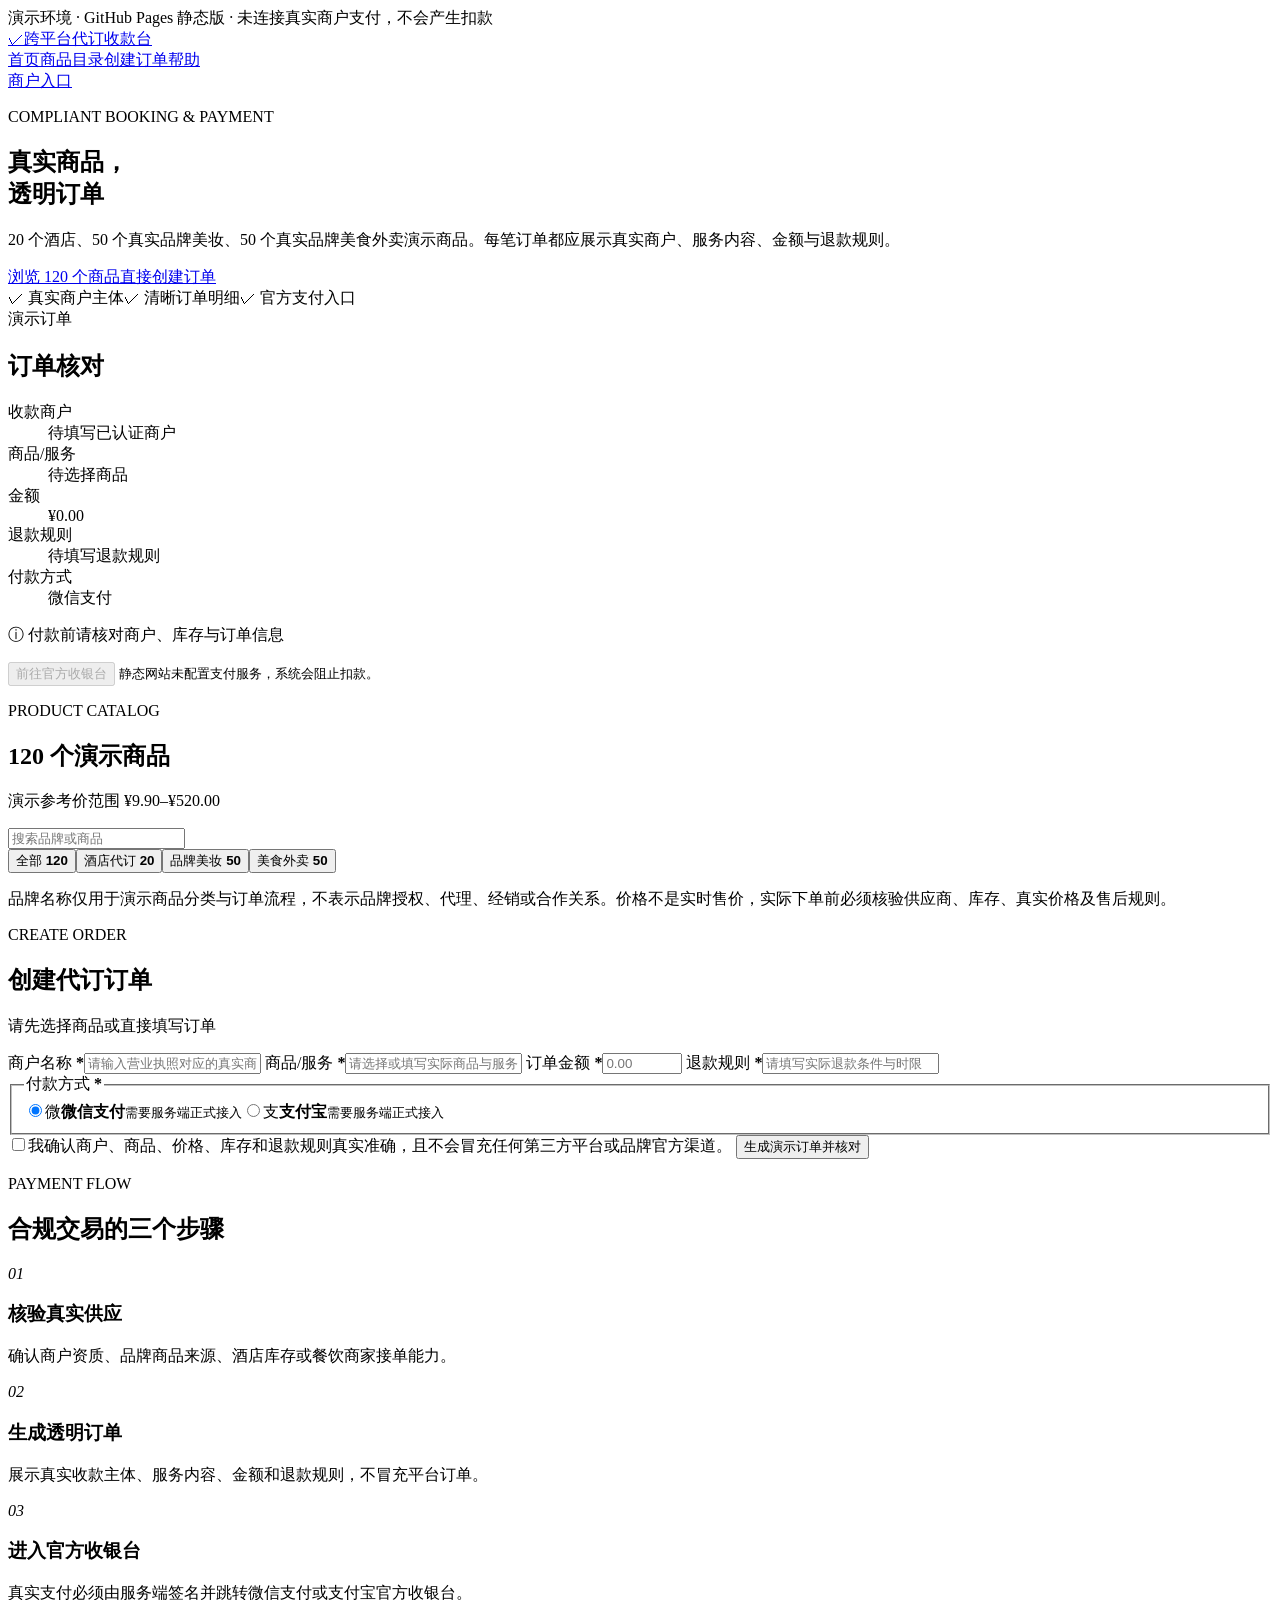
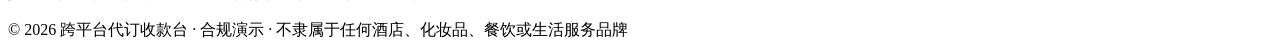
==== docs/official-order-pay/index.html @ 621bea6e "Publish order pay catalog index.html" ====
<!doctype html>
<html lang="zh-CN">
<head>
  <meta charset="utf-8">
  <meta name="viewport" content="width=device-width,initial-scale=1">
  <meta name="description" content="合规代订演示商品目录与订单创建页面">
  <title>跨平台代订收款台｜120个演示商品</title>
  <link rel="stylesheet" href="./styles.css">
</head>
<body>
  <div class="env">演示环境 · GitHub Pages 静态版 · 未连接真实商户支付，不会产生扣款</div>
  <header>
    <a class="brand" href="#top"><span>✓</span>跨平台代订收款台</a>
    <nav><a href="#top">首页</a><a href="#catalog">商品目录</a><a href="#order">创建订单</a><a href="#help">帮助</a></nav>
    <a class="outline" href="#order">商户入口</a>
  </header>
  <main id="top">
    <section class="hero">
      <div class="hero-copy">
        <p class="kicker">COMPLIANT BOOKING & PAYMENT</p>
        <h1>真实商品，<br>透明订单</h1>
        <p class="lead">20 个酒店、50 个真实品牌美妆、50 个真实品牌美食外卖演示商品。每笔订单都应展示真实商户、服务内容、金额与退款规则。</p>
        <div class="actions"><a class="primary" href="#catalog">浏览 120 个商品</a><a class="secondary" href="#order">直接创建订单</a></div>
        <div class="trust"><span>✓ 真实商户主体</span><span>✓ 清晰订单明细</span><span>✓ 官方支付入口</span></div>
      </div>
      <aside class="summary">
        <div class="badge" id="order-state">演示订单</div>
        <h2>订单核对</h2>
        <dl>
          <div><dt>收款商户</dt><dd id="s-merchant">待填写已认证商户</dd></div>
          <div><dt>商品/服务</dt><dd id="s-service">待选择商品</dd></div>
          <div><dt>金额</dt><dd class="amount" id="s-amount">¥0.00</dd></div>
          <div><dt>退款规则</dt><dd id="s-refund">待填写退款规则</dd></div>
          <div><dt>付款方式</dt><dd id="s-method">微信支付</dd></div>
        </dl>
        <p class="tip">ⓘ 付款前请核对商户、库存与订单信息</p>
        <button id="cashier" disabled>前往官方收银台</button>
        <small>静态网站未配置支付服务，系统会阻止扣款。</small>
      </aside>
    </section>

    <section class="catalog shell" id="catalog">
      <div class="section-head"><div><p class="kicker">PRODUCT CATALOG</p><h2>120 个演示商品</h2><p>演示参考价范围 ¥9.90–¥520.00</p></div><input id="search" type="search" placeholder="搜索品牌或商品" aria-label="搜索品牌或商品"></div>
      <div class="tabs" role="group" aria-label="商品分类"><button class="active" data-category="all">全部 <b>120</b></button><button data-category="hotel">酒店代订 <b>20</b></button><button data-category="beauty">品牌美妆 <b>50</b></button><button data-category="food">美食外卖 <b>50</b></button></div>
      <p class="legal">品牌名称仅用于演示商品分类与订单流程，不表示品牌授权、代理、经销或合作关系。价格不是实时售价，实际下单前必须核验供应商、库存、真实价格及售后规则。</p>
      <div class="grid" id="product-grid"></div>
      <p class="empty" id="empty" hidden>没有找到匹配商品，请更换关键词。</p>
    </section>

    <section class="order shell" id="order">
      <div class="section-head"><div><p class="kicker">CREATE ORDER</p><h2>创建代订订单</h2></div><p id="selected-label">请先选择商品或直接填写订单</p></div>
      <form id="order-form" novalidate>
        <label>商户名称 <b>*</b><input id="merchant" required placeholder="请输入营业执照对应的真实商户名称"></label>
        <label>商品/服务 <b>*</b><input id="service" required placeholder="请选择或填写实际商品与服务"></label>
        <label>订单金额 <b>*</b><input id="amount" type="number" min="0.01" max="520" step="0.01" required placeholder="0.00"></label>
        <label>退款规则 <b>*</b><input id="refund" required placeholder="请填写实际退款条件与时限"></label>
        <fieldset><legend>付款方式 <b>*</b></legend><label class="pay"><input type="radio" name="method" value="微信支付" checked><span class="paymark wx">微</span><span><strong>微信支付</strong><small>需要服务端正式接入</small></span></label><label class="pay"><input type="radio" name="method" value="支付宝"><span class="paymark ali">支</span><span><strong>支付宝</strong><small>需要服务端正式接入</small></span></label></fieldset>
        <label class="confirm"><input id="confirm" type="checkbox"><span>我确认商户、商品、价格、库存和退款规则真实准确，且不会冒充任何第三方平台或品牌官方渠道。</span></label>
        <p id="notice" class="notice" role="status" hidden></p>
        <button class="submit" type="submit">生成演示订单并核对</button>
      </form>
    </section>

    <section class="steps" id="help"><p class="kicker">PAYMENT FLOW</p><h2>合规交易的三个步骤</h2><div><article><i>01</i><h3>核验真实供应</h3><p>确认商户资质、品牌商品来源、酒店库存或餐饮商家接单能力。</p></article><article><i>02</i><h3>生成透明订单</h3><p>展示真实收款主体、服务内容、金额和退款规则，不冒充平台订单。</p></article><article><i>03</i><h3>进入官方收银台</h3><p>真实支付必须由服务端签名并跳转微信支付或支付宝官方收银台。</p></article></div></section>
  </main>
  <footer>© 2026 跨平台代订收款台 · 合规演示 · 不隶属于任何酒店、化妆品、餐饮或生活服务品牌</footer>
  <script src="./app.js"></script>
</body>
</html>
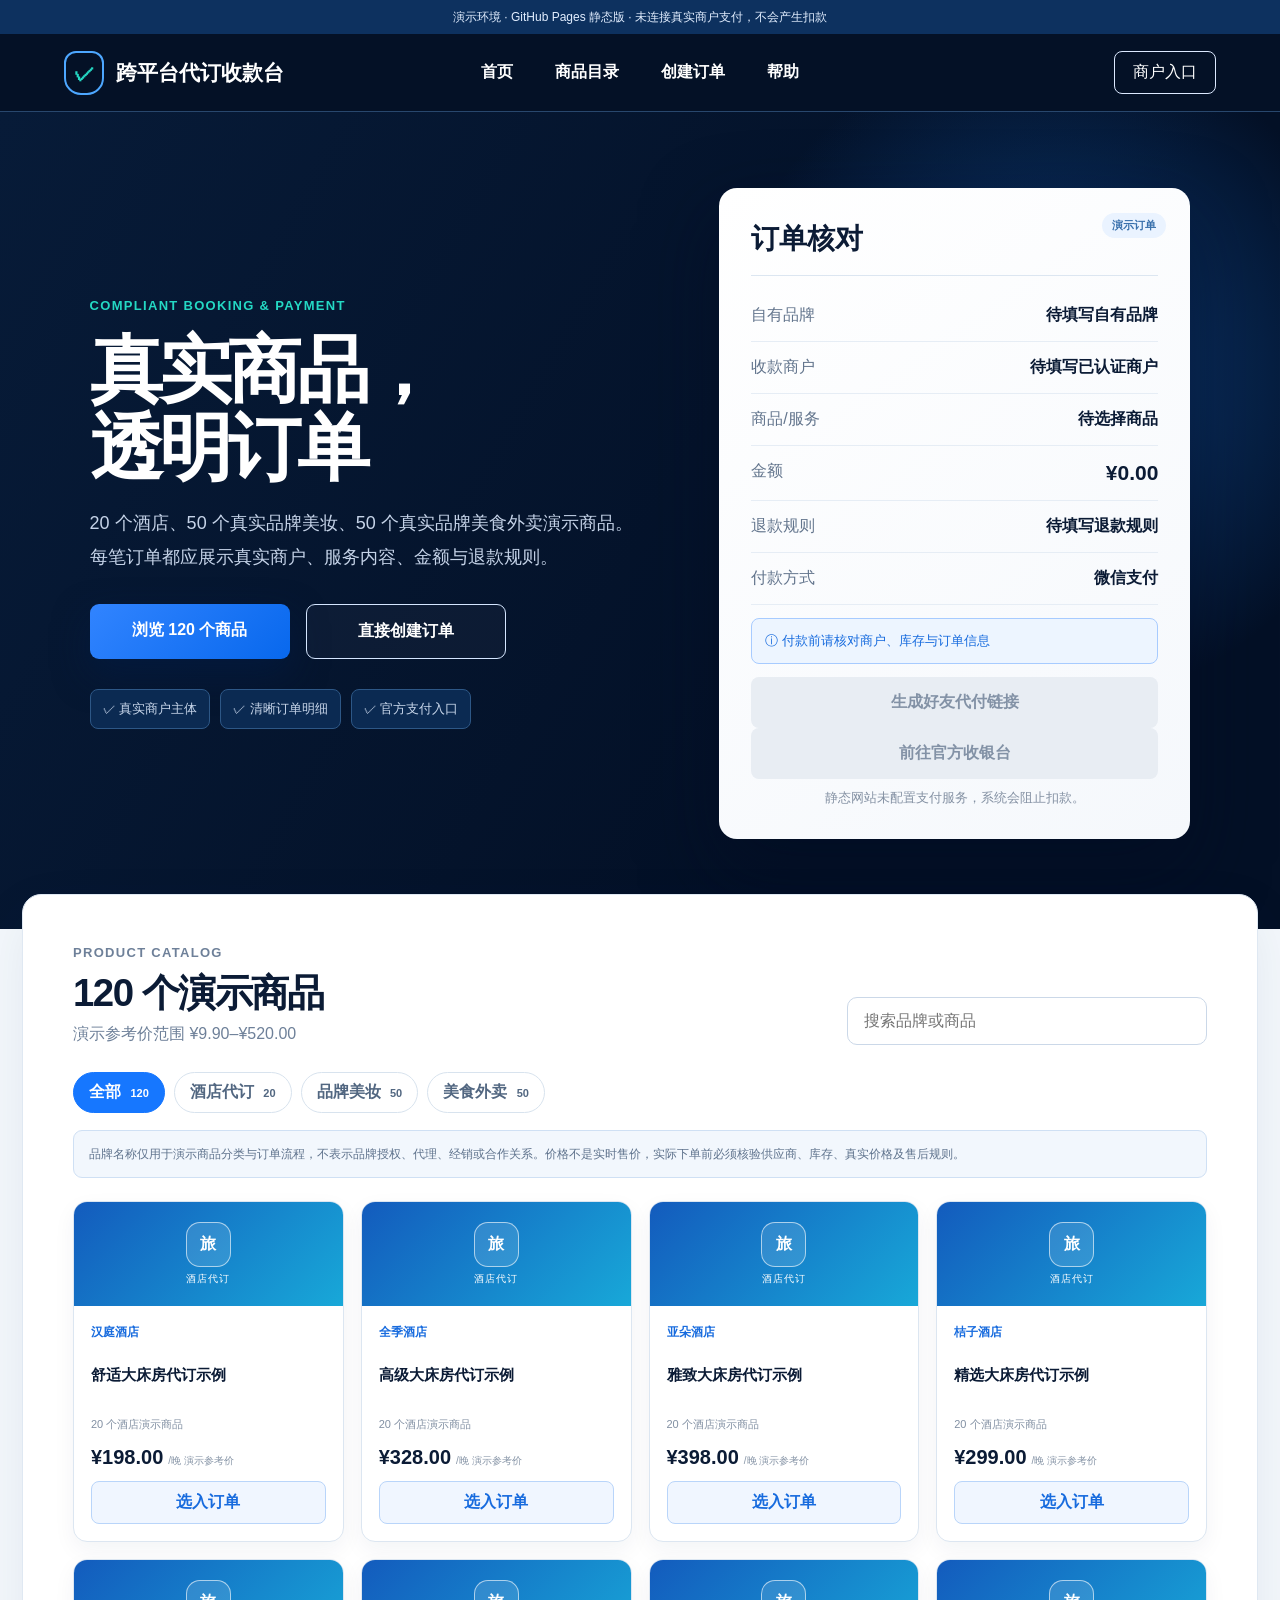
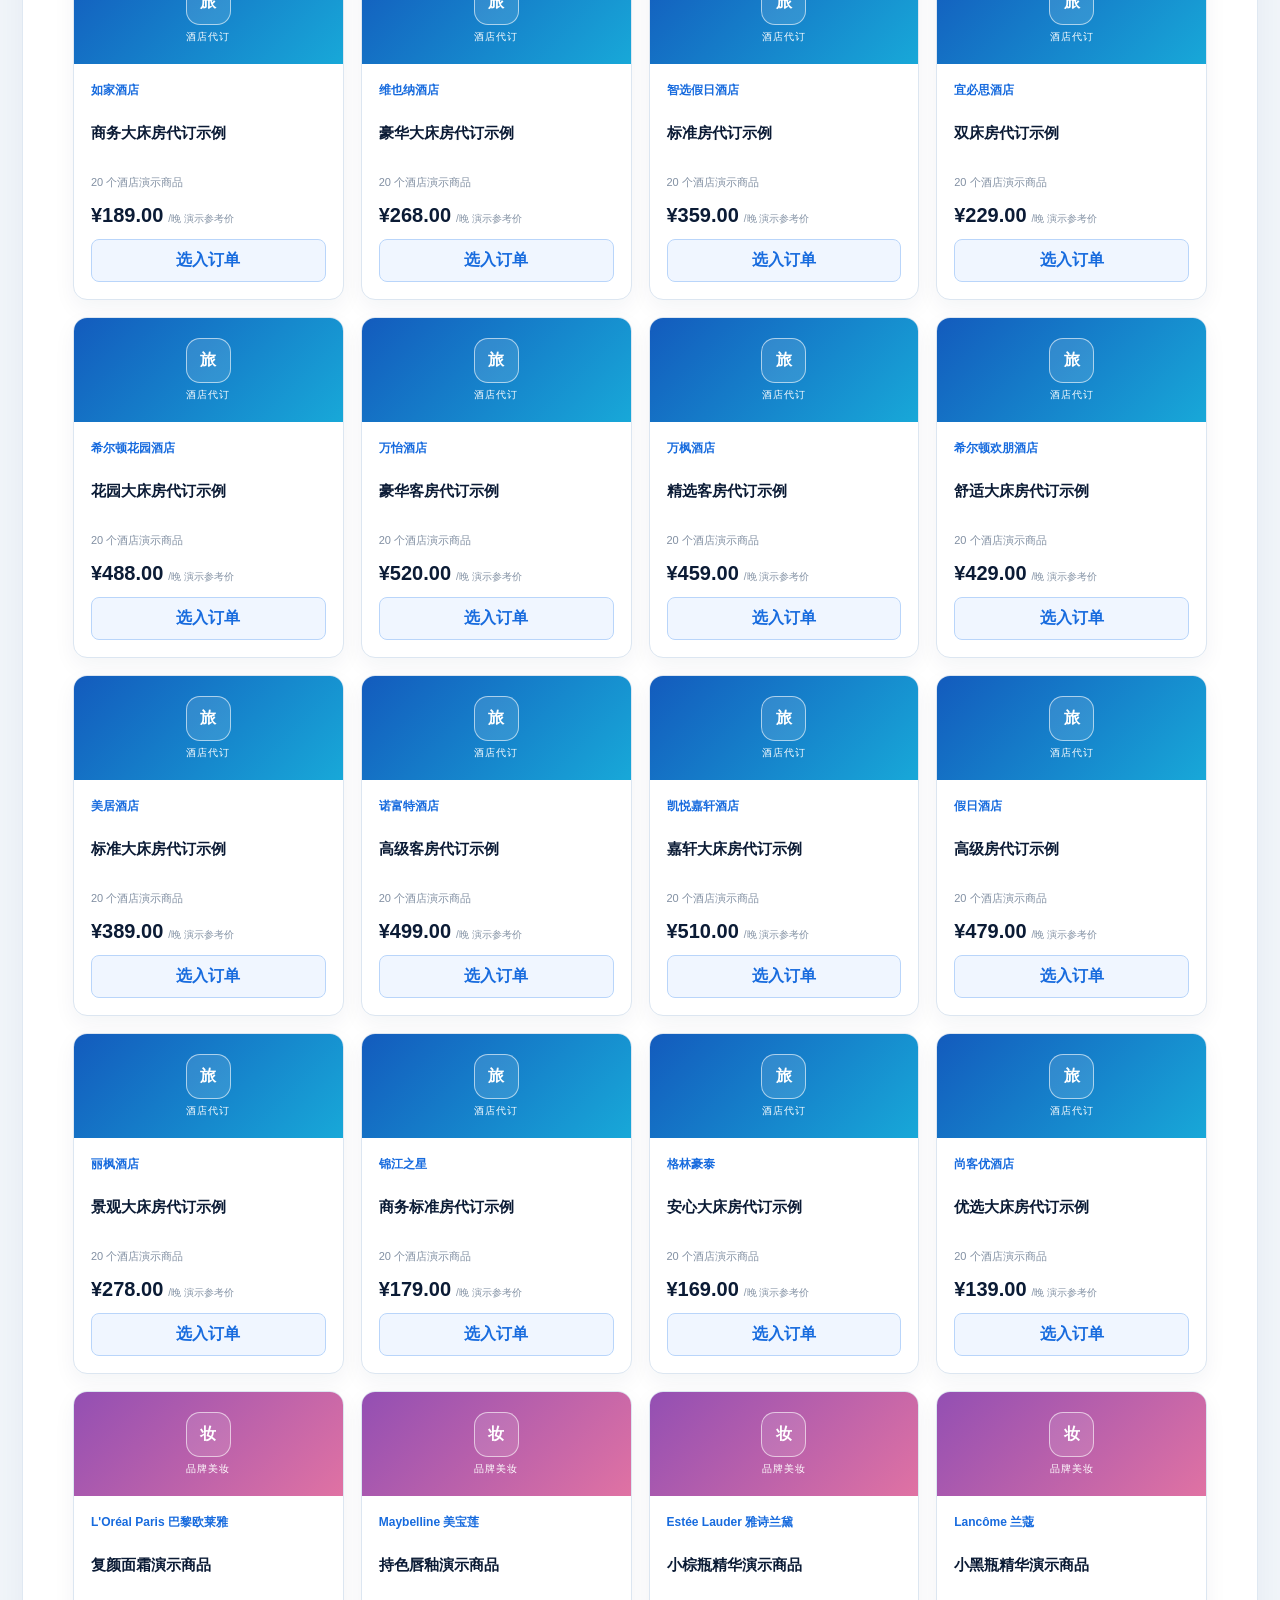
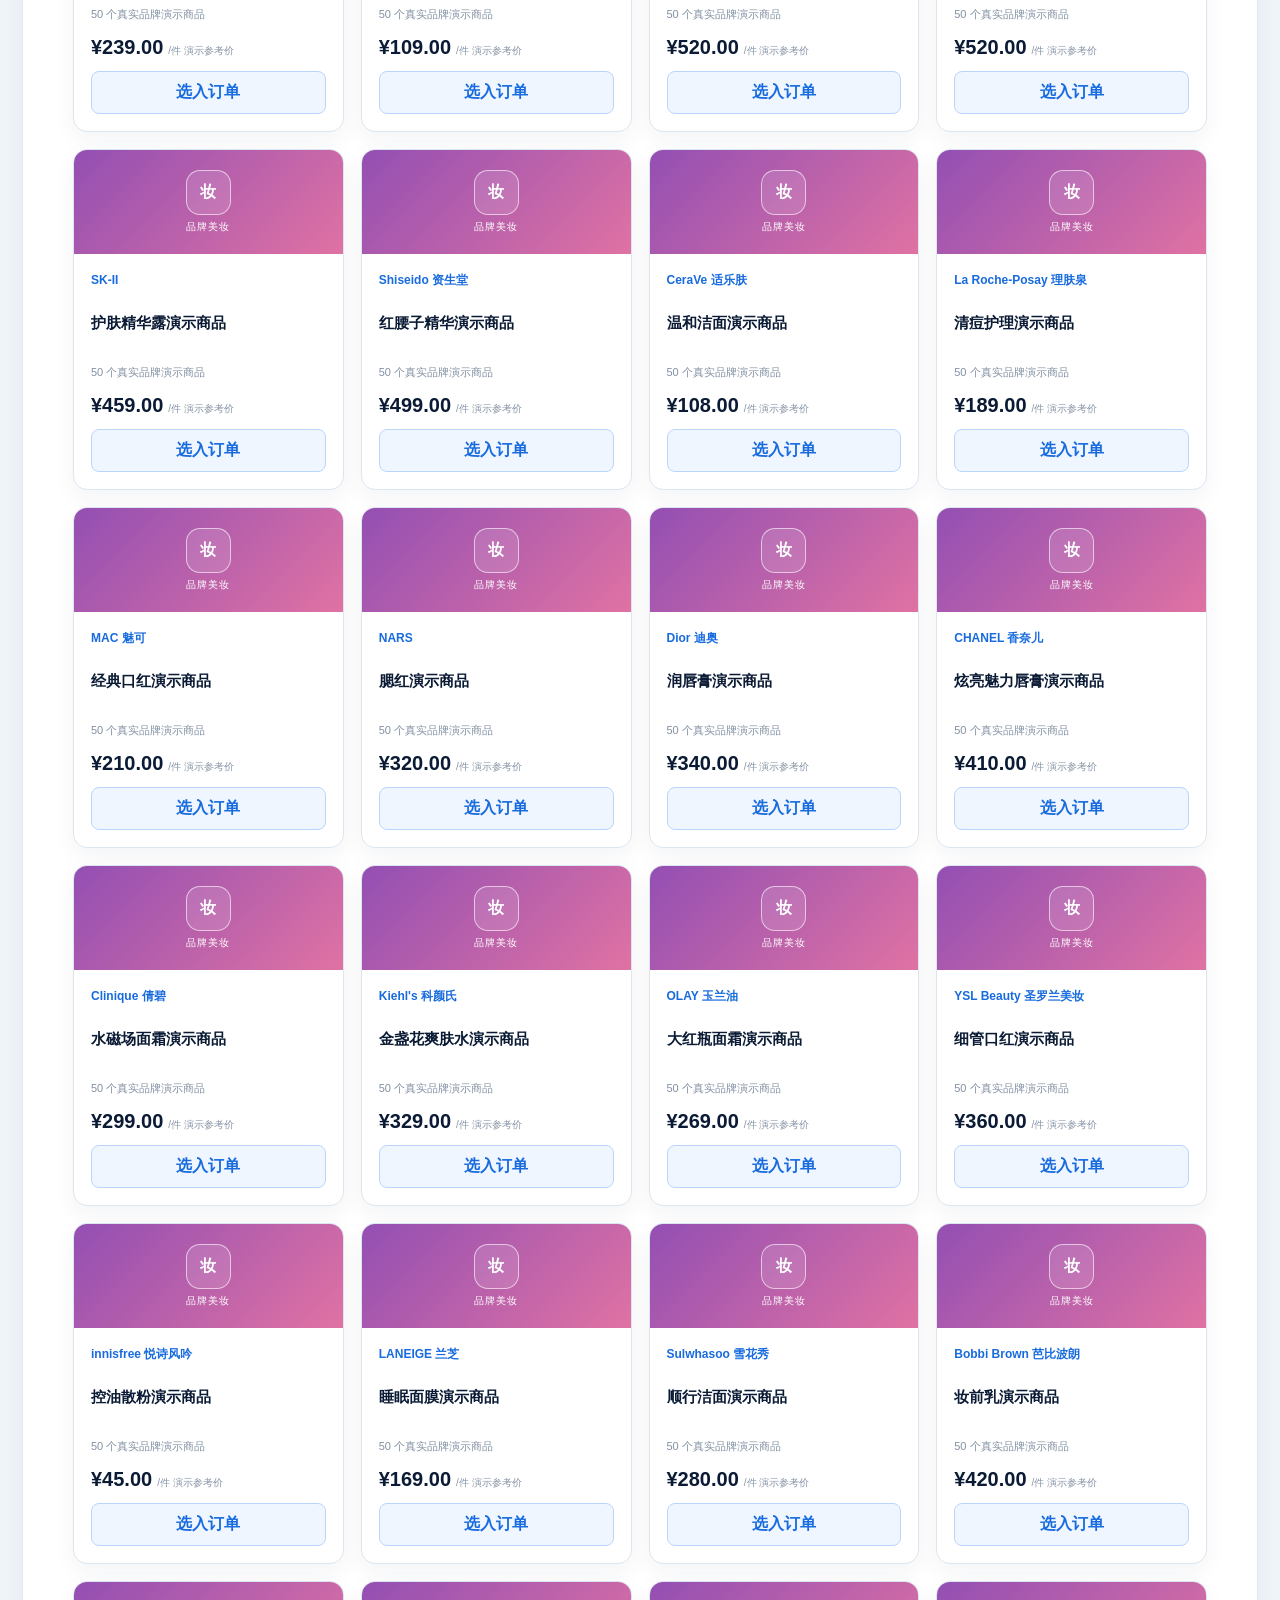
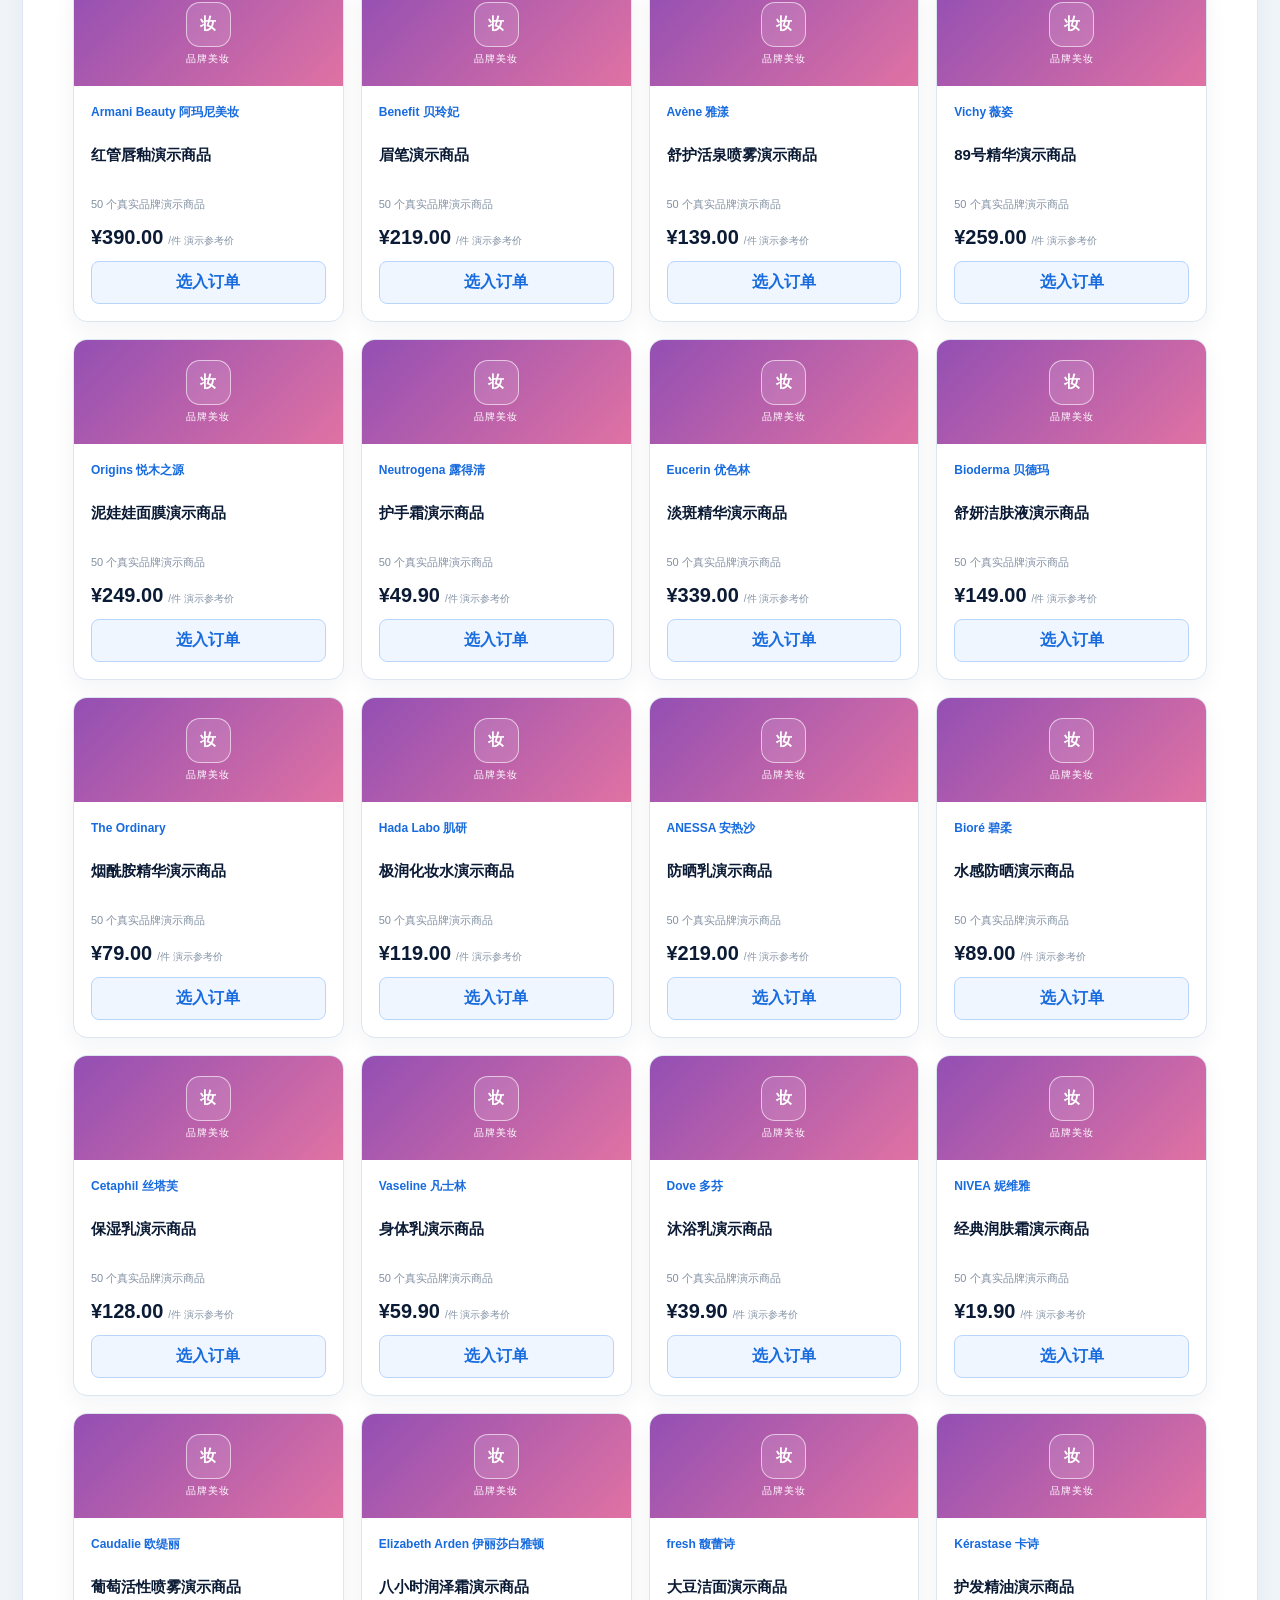
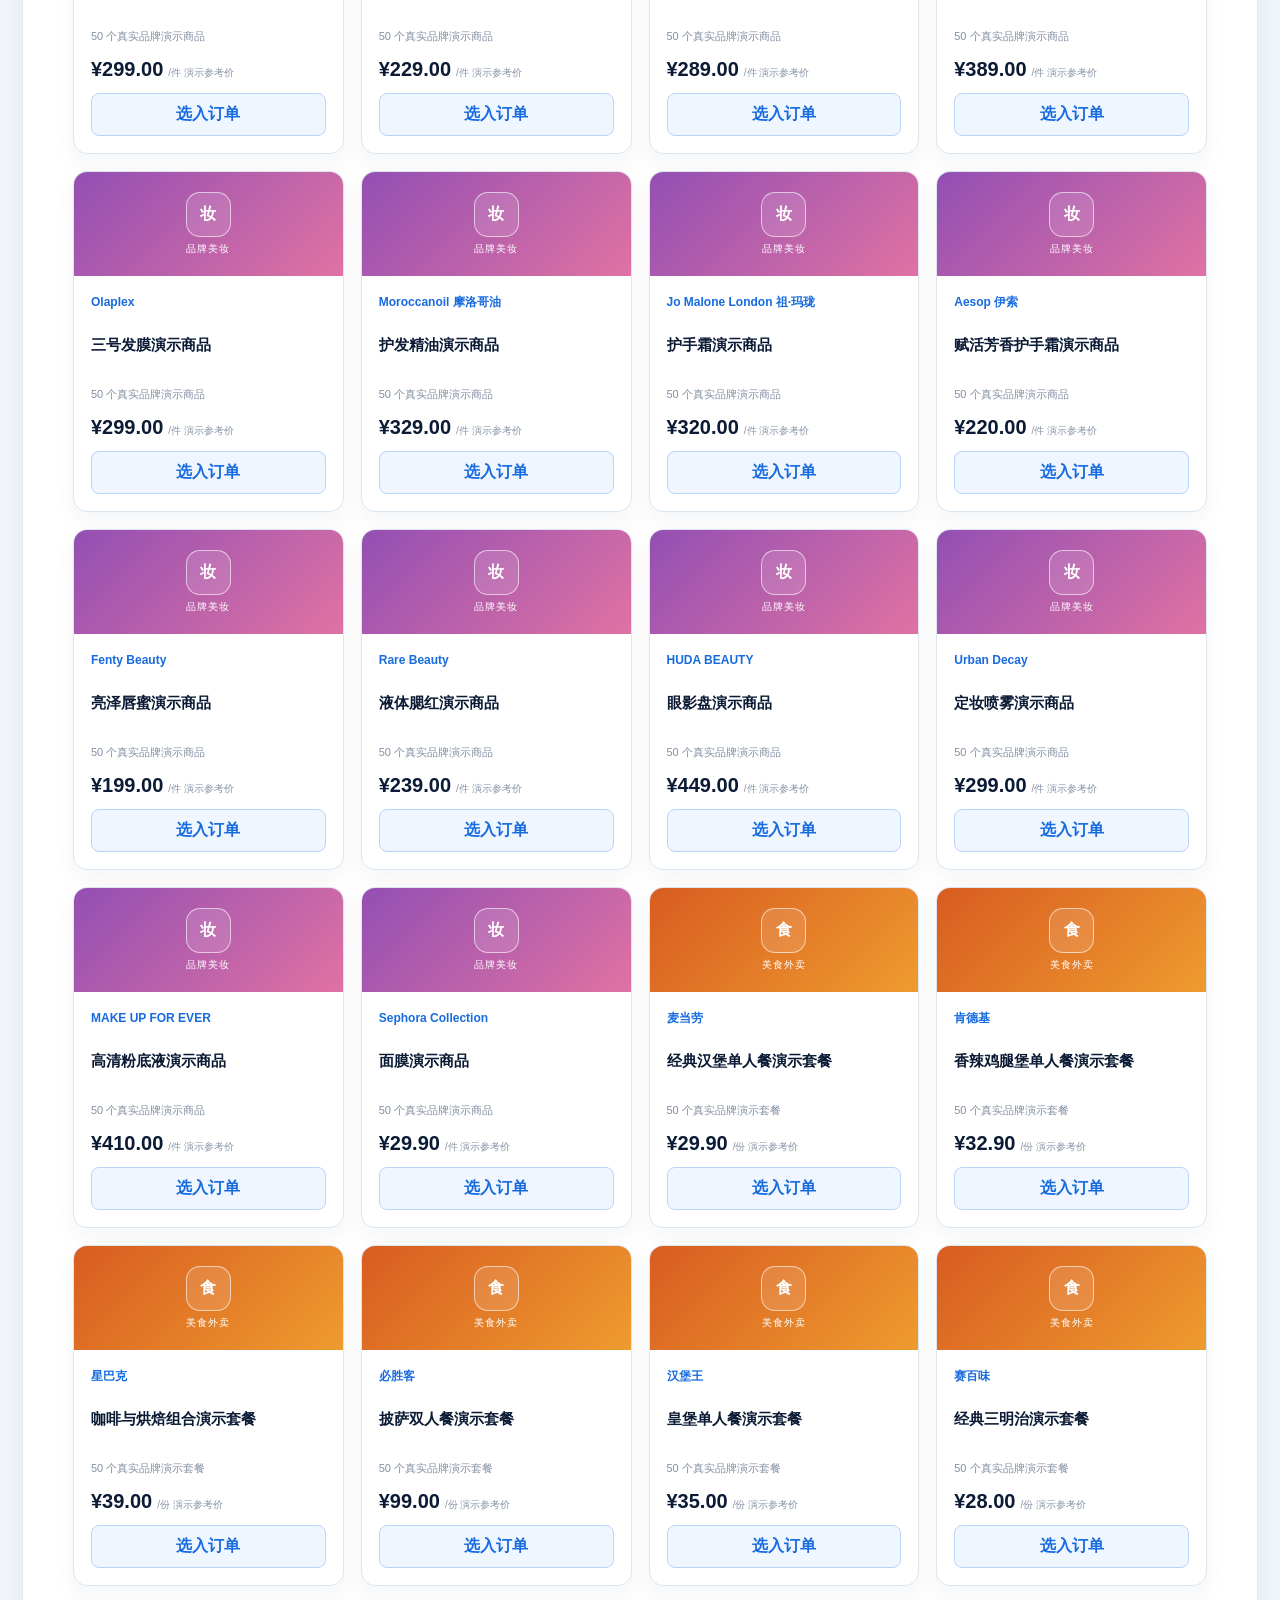
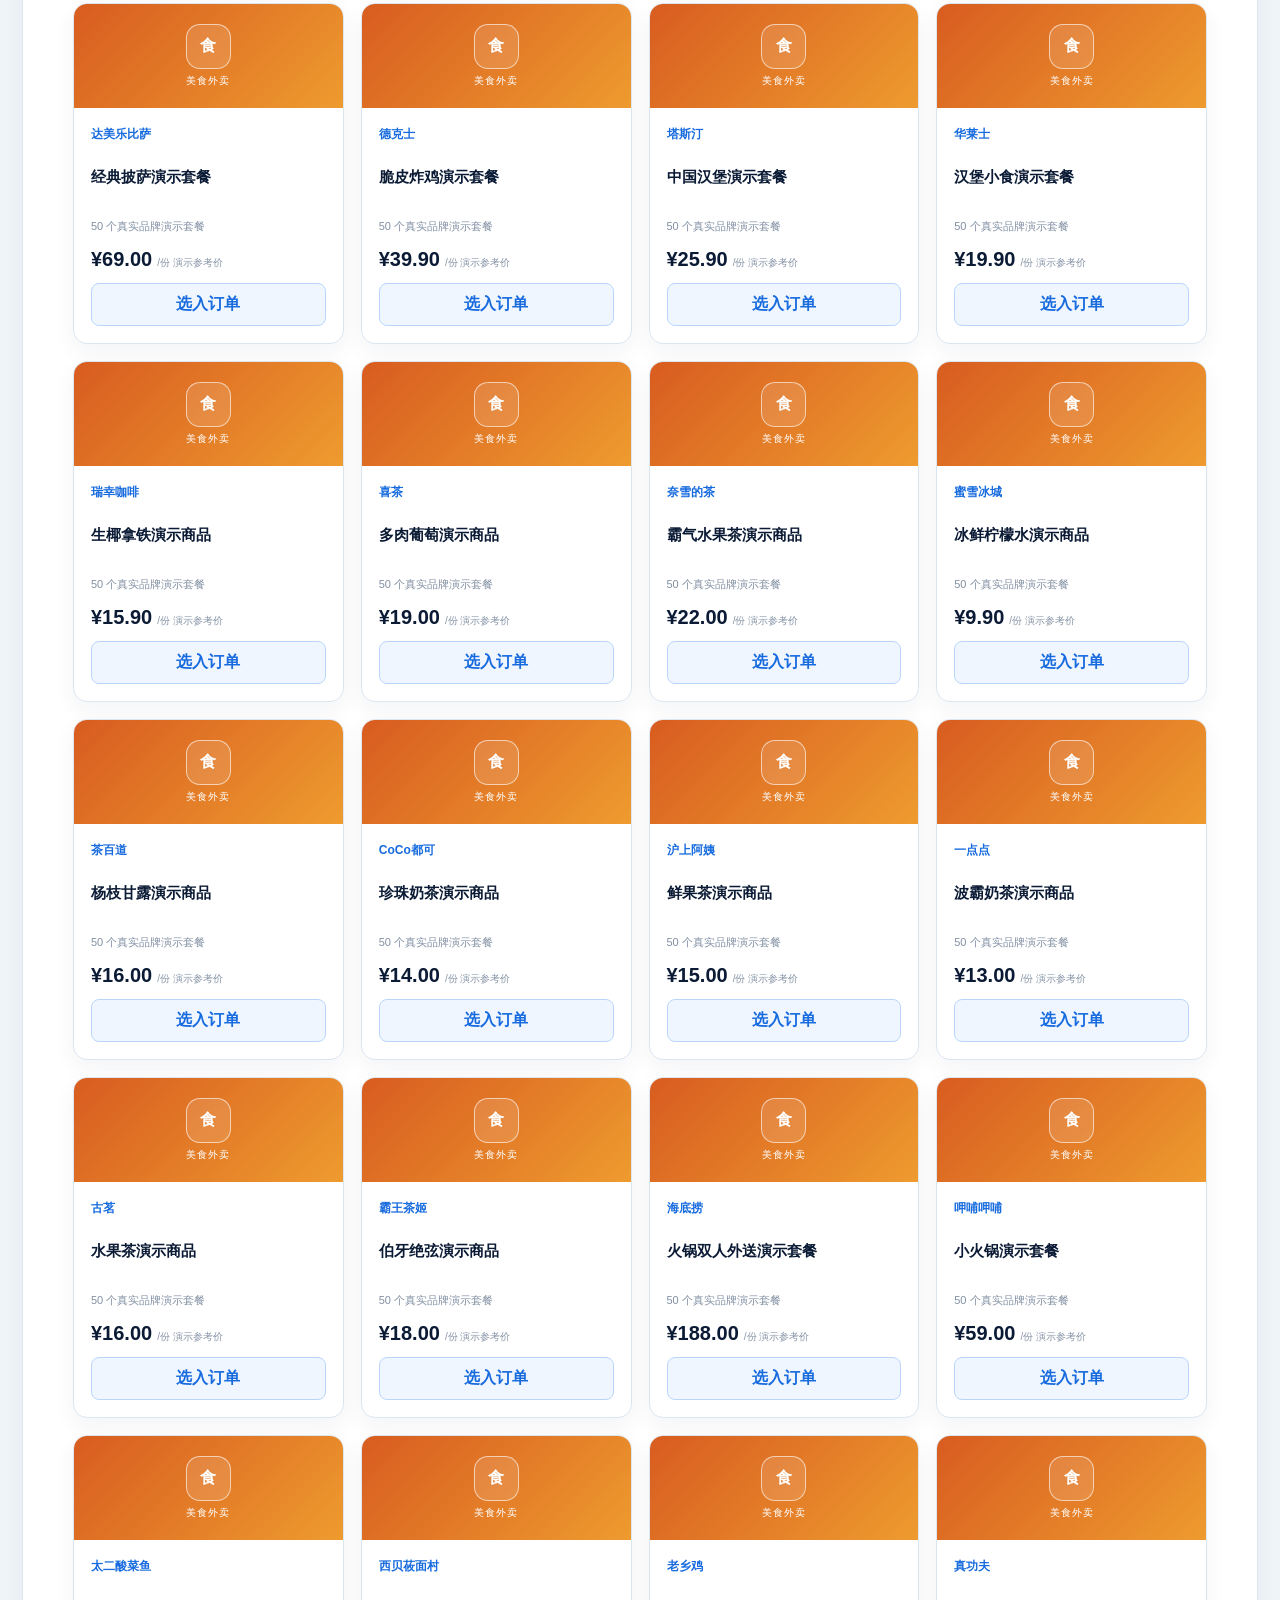
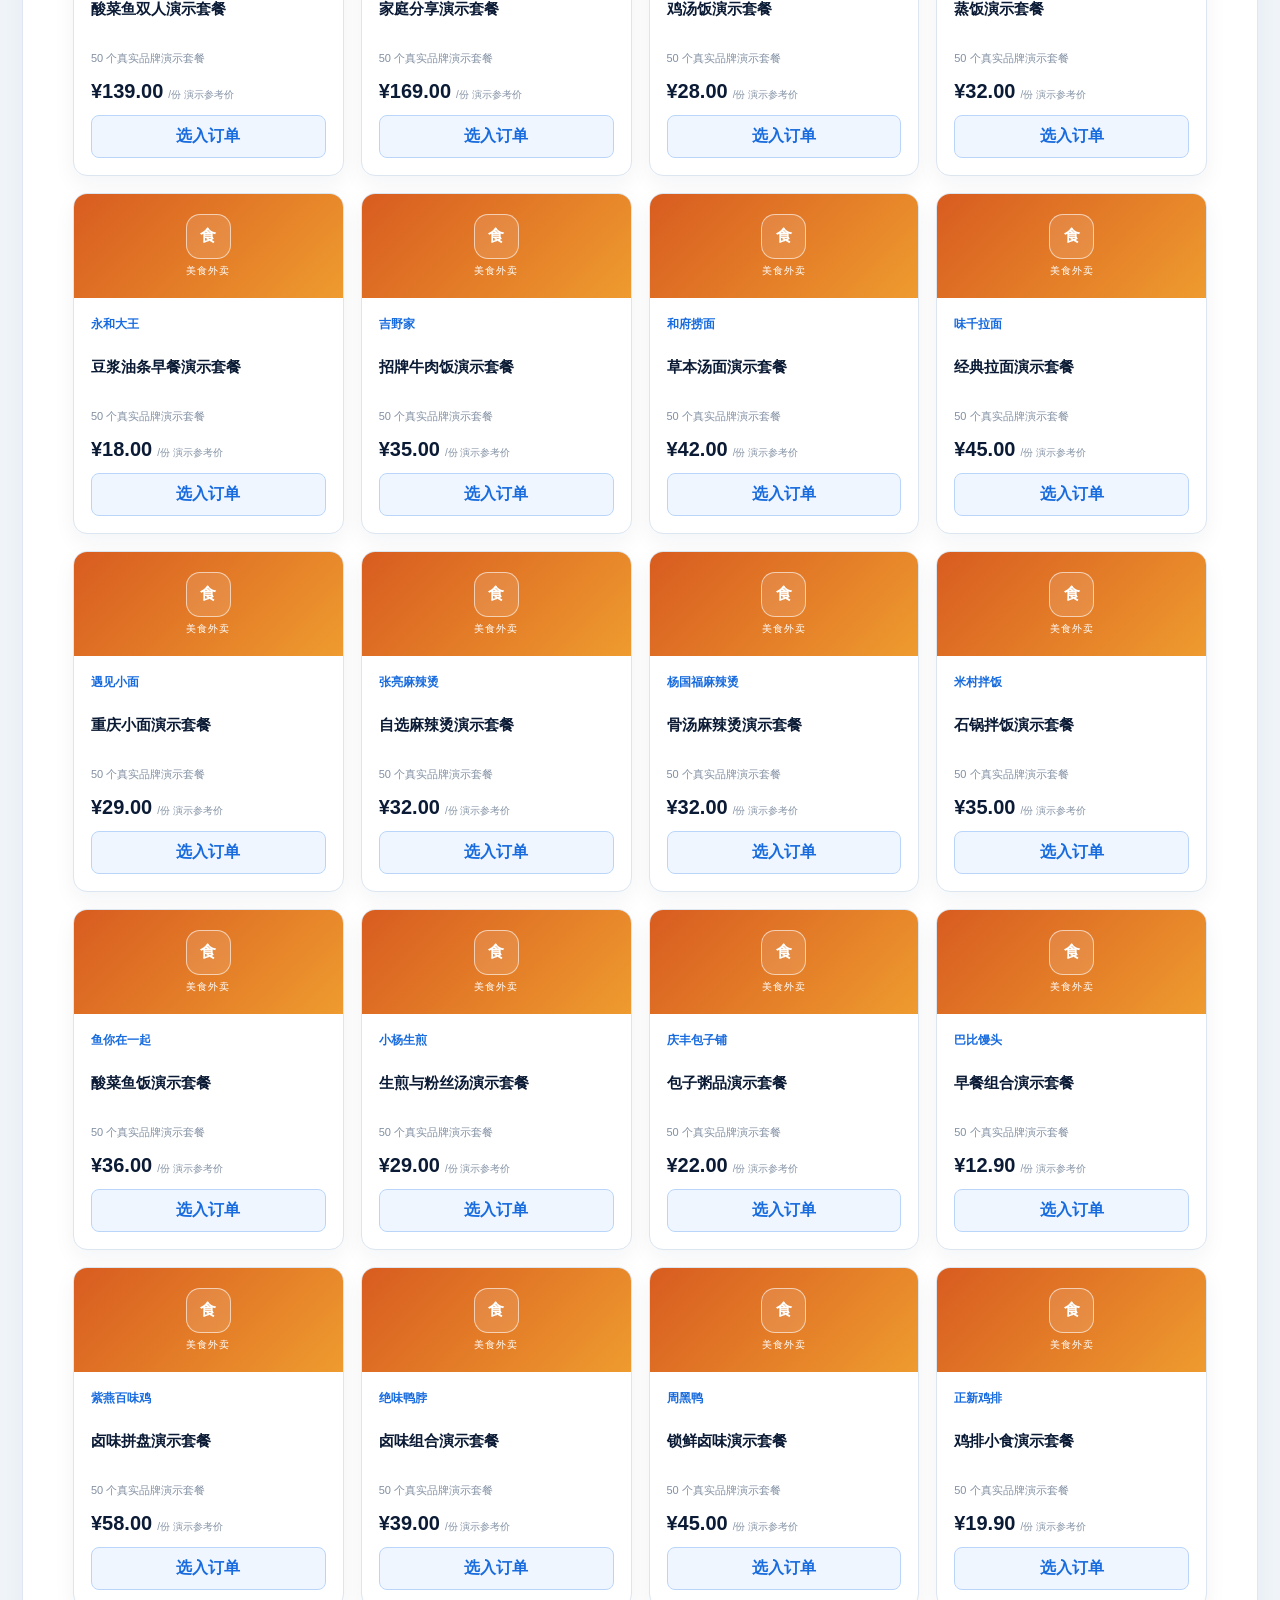
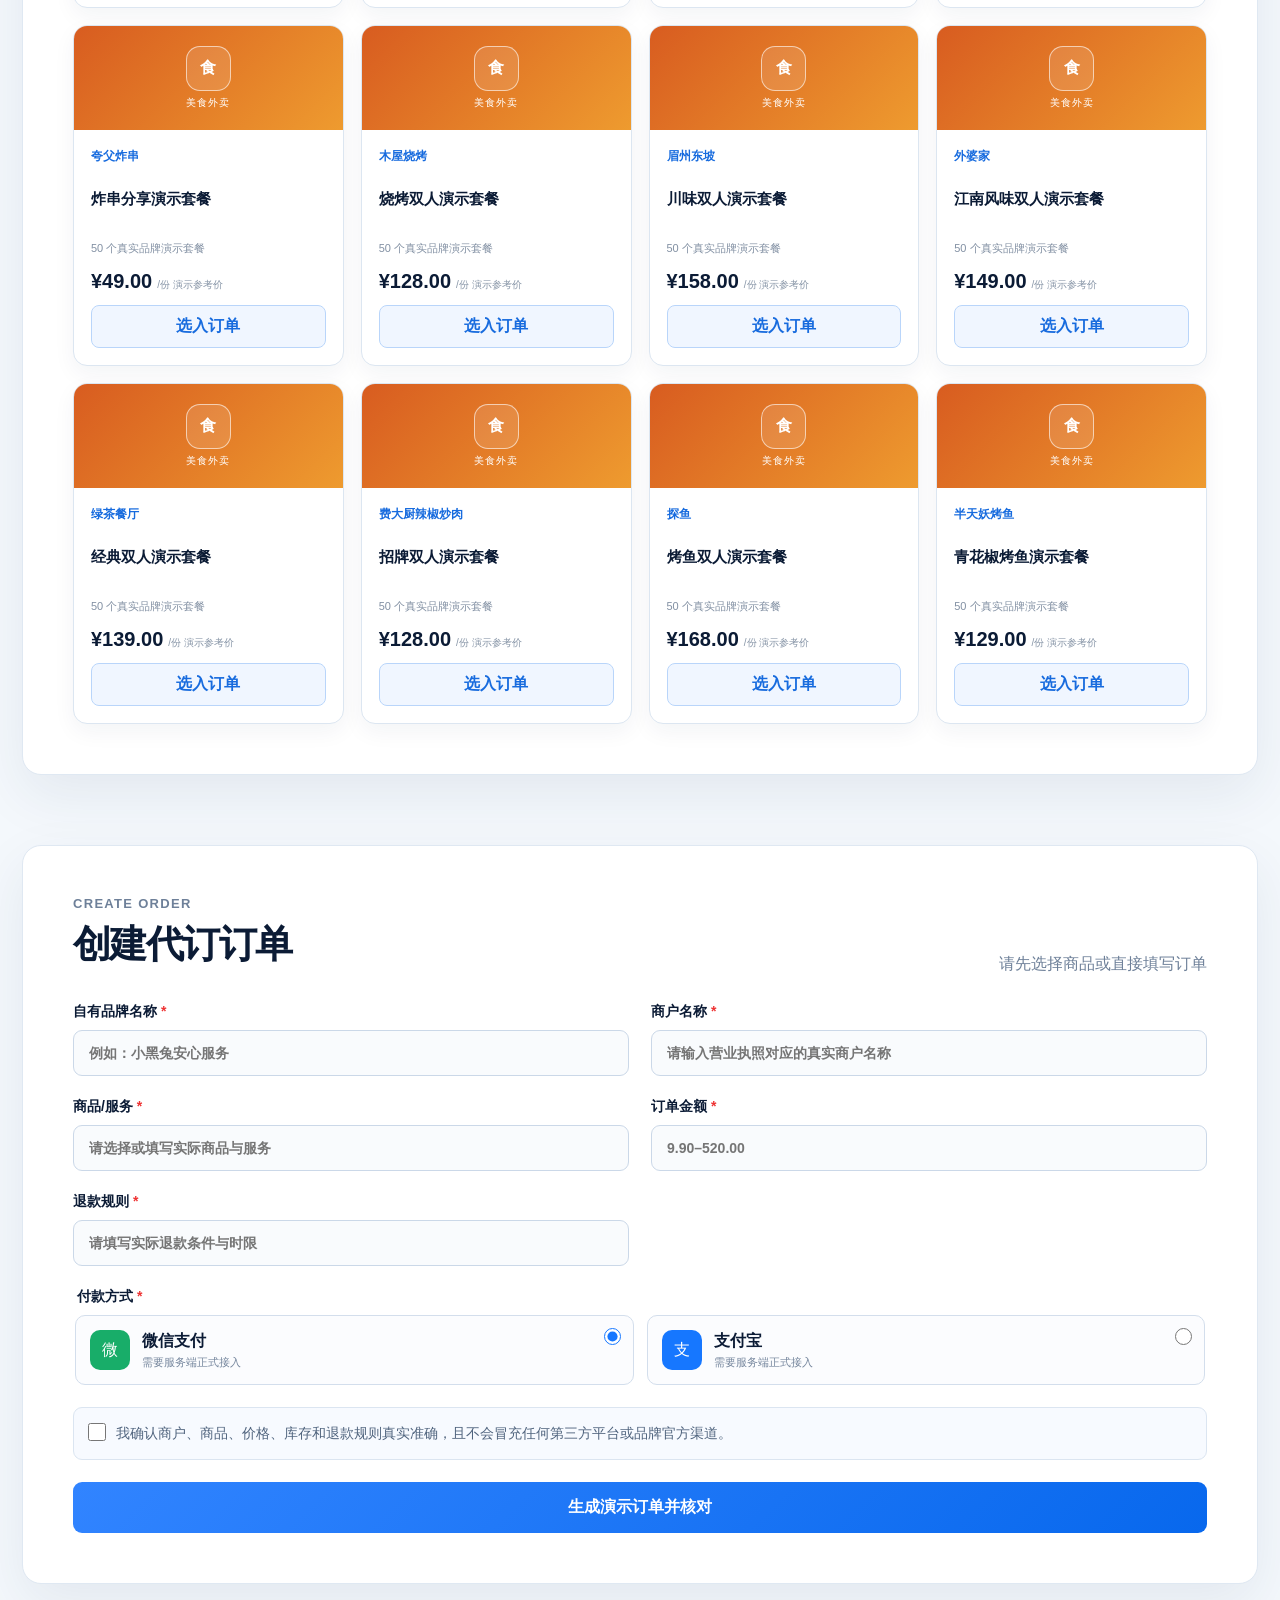
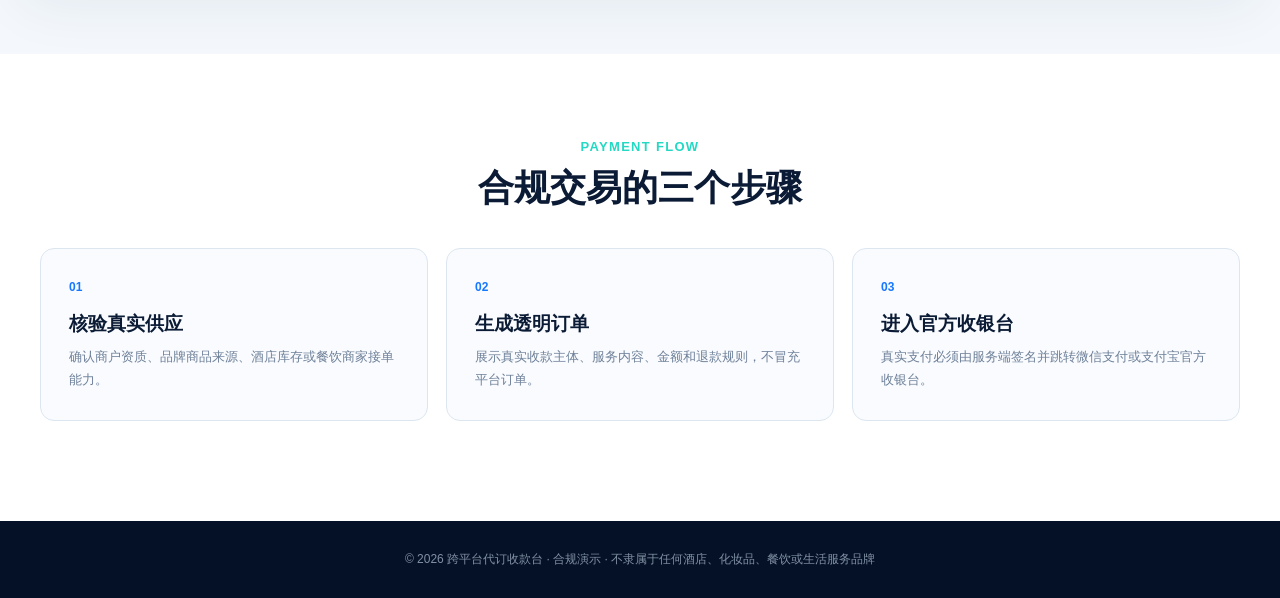
==== commit 9f36117d: "Add friend-pay link generator" ====
--- a/docs/official-order-pay/index.html
+++ b/docs/official-order-pay/index.html
@@ -3,9 +3,13 @@
 <head>
   <meta charset="utf-8">
   <meta name="viewport" content="width=device-width,initial-scale=1">
-  <meta name="description" content="合规代订演示商品目录与订单创建页面">
-  <title>跨平台代订收款台｜120个演示商品</title>
+  <meta name="description" content="创建透明订单并生成可转发到微信或QQ的好友代付链接">
+  <meta property="og:title" content="好友代付｜透明订单与真实收款主体">
+  <meta property="og:description" content="创建订单后生成好友代付链接，核对品牌、收款主体、金额和退款规则。">
+  <meta property="og:image" content="https://huangxiting123.github.io/antarctica-lead-radar/official-order-pay/friend-pay-illustration.svg">
+  <title>好友代付｜跨平台代订收款台</title>
   <link rel="stylesheet" href="./styles.css">
+  <link rel="stylesheet" href="./friend-pay.css">
 </head>
 <body>
   <div class="env">演示环境 · GitHub Pages 静态版 · 未连接真实商户支付，不会产生扣款</div>
@@ -27,6 +31,7 @@
         <div class="badge" id="order-state">演示订单</div>
         <h2>订单核对</h2>
         <dl>
+          <div><dt>自有品牌</dt><dd id="s-brand">待填写自有品牌</dd></div>
           <div><dt>收款商户</dt><dd id="s-merchant">待填写已认证商户</dd></div>
           <div><dt>商品/服务</dt><dd id="s-service">待选择商品</dd></div>
           <div><dt>金额</dt><dd class="amount" id="s-amount">¥0.00</dd></div>
@@ -34,7 +39,9 @@
           <div><dt>付款方式</dt><dd id="s-method">微信支付</dd></div>
         </dl>
         <p class="tip">ⓘ 付款前请核对商户、库存与订单信息</p>
+        <button class="share-button" id="share-link" disabled>生成好友代付链接</button>
         <button id="cashier" disabled>前往官方收银台</button>
+        <a id="open-share" class="open-share" hidden target="_blank" rel="noreferrer">打开刚生成的代付页</a>
         <small>静态网站未配置支付服务，系统会阻止扣款。</small>
       </aside>
     </section>
@@ -50,9 +57,10 @@
     <section class="order shell" id="order">
       <div class="section-head"><div><p class="kicker">CREATE ORDER</p><h2>创建代订订单</h2></div><p id="selected-label">请先选择商品或直接填写订单</p></div>
       <form id="order-form" novalidate>
+        <label>自有品牌名称 <b>*</b><input id="brand-input" required placeholder="例如：小黑兔安心服务"></label>
         <label>商户名称 <b>*</b><input id="merchant" required placeholder="请输入营业执照对应的真实商户名称"></label>
         <label>商品/服务 <b>*</b><input id="service" required placeholder="请选择或填写实际商品与服务"></label>
-        <label>订单金额 <b>*</b><input id="amount" type="number" min="0.01" max="520" step="0.01" required placeholder="0.00"></label>
+        <label>订单金额 <b>*</b><input id="amount" type="number" min="9.9" max="520" step="0.01" required placeholder="9.90–520.00"></label>
         <label>退款规则 <b>*</b><input id="refund" required placeholder="请填写实际退款条件与时限"></label>
         <fieldset><legend>付款方式 <b>*</b></legend><label class="pay"><input type="radio" name="method" value="微信支付" checked><span class="paymark wx">微</span><span><strong>微信支付</strong><small>需要服务端正式接入</small></span></label><label class="pay"><input type="radio" name="method" value="支付宝"><span class="paymark ali">支</span><span><strong>支付宝</strong><small>需要服务端正式接入</small></span></label></fieldset>
         <label class="confirm"><input id="confirm" type="checkbox"><span>我确认商户、商品、价格、库存和退款规则真实准确，且不会冒充任何第三方平台或品牌官方渠道。</span></label>
@@ -65,5 +73,6 @@
   </main>
   <footer>© 2026 跨平台代订收款台 · 合规演示 · 不隶属于任何酒店、化妆品、餐饮或生活服务品牌</footer>
   <script src="./app.js"></script>
+  <script src="./friend-share.js"></script>
 </body>
-</html>+</html>
--- a/docs/official-order-pay/styles.css
+++ b/docs/official-order-pay/styles.css
@@ -0,0 +1 @@
+:root{--navy:#06172f;--deep:#041126;--blue:#1677ff;--cyan:#24d9c4;--ink:#0b1b35;--muted:#6e8099;--line:#dce6f1}*{box-sizing:border-box}html{scroll-behavior:smooth}body{margin:0;background:#f4f8fc;color:var(--ink);font-family:Inter,"PingFang SC","Microsoft YaHei",sans-serif}a{text-decoration:none;color:inherit}button,input{font:inherit}.env{height:34px;display:grid;place-items:center;padding:0 16px;color:#e2eeff;background:#0d315f;font-size:12px;text-align:center}header{height:78px;display:grid;grid-template-columns:1fr auto 1fr;align-items:center;padding:0 clamp(20px,5vw,78px);color:white;background:var(--deep);border-bottom:1px solid #28476d}.brand{display:flex;align-items:center;gap:12px;font-weight:750;font-size:21px}.brand span{display:grid;width:40px;height:44px;place-items:center;color:var(--cyan);border:2px solid #4da7ff;border-radius:12px 12px 17px 17px}nav{display:flex;gap:42px;font-weight:600}nav a:hover{color:var(--cyan)}.outline{justify-self:end;padding:10px 18px;border:1px solid #dce9ff;border-radius:8px}.hero{min-height:680px;display:grid;grid-template-columns:1.08fr .92fr;align-items:center;gap:6vw;padding:76px clamp(24px,7vw,112px) 90px;color:white;background:radial-gradient(circle at 82% 32%,#0c3d7a 0,transparent 28%),linear-gradient(120deg,#071b38,#031026 70%);overflow:hidden}.kicker{margin:0;color:var(--cyan);font-size:13px;font-weight:800;letter-spacing:.1em}.hero h1{margin:18px 0;font-size:clamp(52px,5.7vw,82px);line-height:1.08;letter-spacing:-.055em}.lead{max-width:680px;color:#c5d3e8;font-size:18px;line-height:1.9}.actions{display:flex;gap:16px;margin:30px 0}.actions a{min-width:200px;padding:16px 22px;text-align:center;border-radius:9px;font-weight:750}.primary{background:linear-gradient(135deg,#3184ff,#0868ed);box-shadow:0 15px 35px #001c4880}.secondary{border:1px solid #d5e6ff;background:#ffffff08}.trust{display:flex;flex-wrap:wrap;gap:10px;color:#c9d7eb;font-size:13px}.trust span{padding:10px 12px;border:1px solid #2d5786;border-radius:8px;background:#0b2a52}.summary{position:relative;padding:32px;border-radius:18px;color:var(--ink);background:linear-gradient(145deg,#fff,#f5f8fc);box-shadow:0 30px 75px #000b2280}.summary h2{margin:0 0 14px;padding-bottom:17px;border-bottom:1px solid var(--line);font-size:28px}.badge{position:absolute;right:24px;top:25px;padding:5px 10px;color:#3970ac;background:#eaf3ff;border-radius:999px;font-size:11px;font-weight:750}.badge.ready{color:#08745e;background:#e5f8f2}.summary dl{margin:0}.summary dl div{display:flex;justify-content:space-between;gap:20px;padding:15px 0;border-bottom:1px solid #e6edf5}.summary dt{color:#63758d}.summary dd{margin:0;text-align:right;font-weight:650}.summary .amount{font-size:21px}.tip{padding:13px;color:#176bde;border:1px solid #a7cbff;border-radius:8px;background:#edf5ff;font-size:13px}.summary button{width:100%;padding:15px;color:#8392a6;border:0;border-radius:8px;background:#e8edf3;font-weight:750}.summary button:not(:disabled){color:white;cursor:pointer;background:linear-gradient(135deg,#3184ff,#0868ed)}.summary small{display:block;margin-top:10px;color:#8491a3;text-align:center}.shell{width:min(1400px,calc(100% - 44px));margin:0 auto 70px;padding:clamp(26px,4vw,50px);border:1px solid #dfe8f2;border-radius:19px;background:white;box-shadow:0 20px 55px #14375e14}.catalog{position:relative;margin-top:-35px}.section-head{display:flex;justify-content:space-between;align-items:end;gap:28px}.section-head h2{margin:8px 0 5px;font-size:clamp(30px,3vw,45px);letter-spacing:-.04em}.section-head p{margin:0;color:var(--muted)}#search{width:min(360px,100%);padding:14px 16px;border:1px solid #cbd8e8;border-radius:10px;outline:none}#search:focus,input:focus{border-color:var(--blue)!important;box-shadow:0 0 0 4px #1677ff18}.tabs{display:flex;flex-wrap:wrap;gap:9px;margin:27px 0 17px}.tabs button{padding:9px 15px;cursor:pointer;color:#526781;border:1px solid #d8e3ee;border-radius:999px;background:white;font-weight:650}.tabs button.active,.tabs button:hover{color:white;border-color:var(--blue);background:var(--blue)}.tabs b{margin-left:5px;font-size:11px}.legal{padding:13px 15px;color:#5f738d;border:1px solid #cfe0f4;border-radius:9px;background:#f2f7fd;font-size:12px;line-height:1.7}.grid{display:grid;grid-template-columns:repeat(4,minmax(0,1fr));gap:17px;margin-top:23px}.card{overflow:hidden;border:1px solid var(--line);border-radius:14px;background:white;box-shadow:0 8px 22px #1231570d;transition:.2s}.card:hover,.card.selected{transform:translateY(-3px);border-color:#7bb3ff;box-shadow:0 15px 32px #12498b1f}.visual{height:104px;display:grid;place-items:center;align-content:center;gap:5px;color:white;background:linear-gradient(135deg,#135bbd,#18a8d8)}.visual.beauty{background:linear-gradient(135deg,#934fb3,#e072a3)}.visual.food{background:linear-gradient(135deg,#d85c20,#ee9b2f)}.visual span{display:grid;width:45px;height:45px;place-items:center;border:1px solid #ffffff99;border-radius:14px;background:#ffffff1f;font-weight:800}.visual small{font-size:10px;letter-spacing:.1em}.body{padding:17px}.brand-name{min-height:36px;color:#176bde;font-size:12px;font-weight:750;line-height:1.5}.body h3{min-height:45px;margin:5px 0 8px;font-size:15px;line-height:1.45}.body>p{margin:0;color:#8290a3;font-size:11px}.price{display:flex;align-items:baseline;gap:5px;margin:14px 0 12px}.price strong{font-size:20px}.price small{color:#8795a7;font-size:10px}.body button{width:100%;padding:10px;cursor:pointer;color:#176bde;border:1px solid #b9d5fa;border-radius:8px;background:#f0f6ff;font-weight:700}.body button:hover{color:white;background:var(--blue)}.empty{padding:60px;text-align:center;color:var(--muted)}.order .section-head{margin-bottom:28px}form{display:grid;grid-template-columns:1fr 1fr;gap:22px}form>label{font-size:14px;font-weight:650}form b,legend b{color:#e33}form input{width:100%;margin-top:9px;padding:14px 15px;color:#233750;border:1px solid #cbd8e8;border-radius:9px;outline:none;background:#f9fbfd}fieldset{grid-column:1/-1;display:grid;grid-template-columns:1fr 1fr;gap:13px;padding:0;border:0}legend{margin-bottom:9px;font-size:14px;font-weight:650}.pay{position:relative;display:flex;align-items:center;gap:12px;padding:14px;border:1px solid #d3deec;border-radius:10px;background:#fbfcfe}.pay>input{position:absolute;right:12px;top:12px;width:17px;height:17px;margin:0;accent-color:var(--blue)}.paymark{display:grid;width:40px;height:40px;place-items:center;color:white;border-radius:10px}.wx{background:#18ad69}.ali{background:#1677ff}.pay strong,.pay small{display:block}.pay small{margin-top:3px;color:#75869d;font-size:11px;font-weight:400}.confirm{grid-column:1/-1;display:flex;align-items:flex-start;gap:10px;padding:14px;border:1px solid #dbe5f1;border-radius:9px;background:#f7faff}.confirm input{width:18px;height:18px;margin:1px 0 0;accent-color:var(--blue)}.confirm span{color:#50647e;font-weight:500;line-height:1.6}.notice{grid-column:1/-1;margin:0;padding:13px 15px;color:#176bde;border:1px solid #a7cbff;border-radius:8px;background:#edf5ff;font-size:13px}.submit{grid-column:1/-1;padding:15px;cursor:pointer;color:white;border:0;border-radius:9px;background:linear-gradient(135deg,#3184ff,#0868ed);font-weight:750}.steps{padding:85px max(24px,calc((100% - 1200px)/2)) 100px;text-align:center;background:white}.steps h2{margin:10px 0 35px;font-size:36px}.steps>div{display:grid;grid-template-columns:repeat(3,1fr);gap:18px;text-align:left}.steps article{padding:28px;border:1px solid var(--line);border-radius:14px;background:#f9fbfe}.steps i{color:var(--blue);font-size:12px;font-style:normal;font-weight:800}.steps h3{margin:16px 0 8px}.steps article p{margin:0;color:var(--muted);font-size:13px;line-height:1.8}footer{padding:30px;color:#8290a4;text-align:center;background:var(--deep);font-size:12px}@media(max-width:980px){header{grid-template-columns:1fr auto}nav{display:none}.hero{grid-template-columns:1fr}.summary{max-width:650px}.grid{grid-template-columns:repeat(2,1fr)}.steps>div{grid-template-columns:1fr}}@media(max-width:620px){.env{height:44px;font-size:10px}header{height:68px;padding:0 17px}.brand{font-size:15px}.brand span{width:31px;height:35px}.outline{padding:8px 10px;font-size:12px}.hero{padding:62px 17px 72px}.hero h1{font-size:49px}.actions{flex-direction:column}.actions a{width:100%}.summary{padding:23px 18px}.catalog,.order{width:calc(100% - 26px);padding:25px 17px}.section-head{display:block}.section-head>input{margin-top:18px}.grid{grid-template-columns:1fr}.visual{height:92px}form,fieldset{grid-template-columns:1fr}.steps{padding:68px 17px}.trust{display:grid}}
